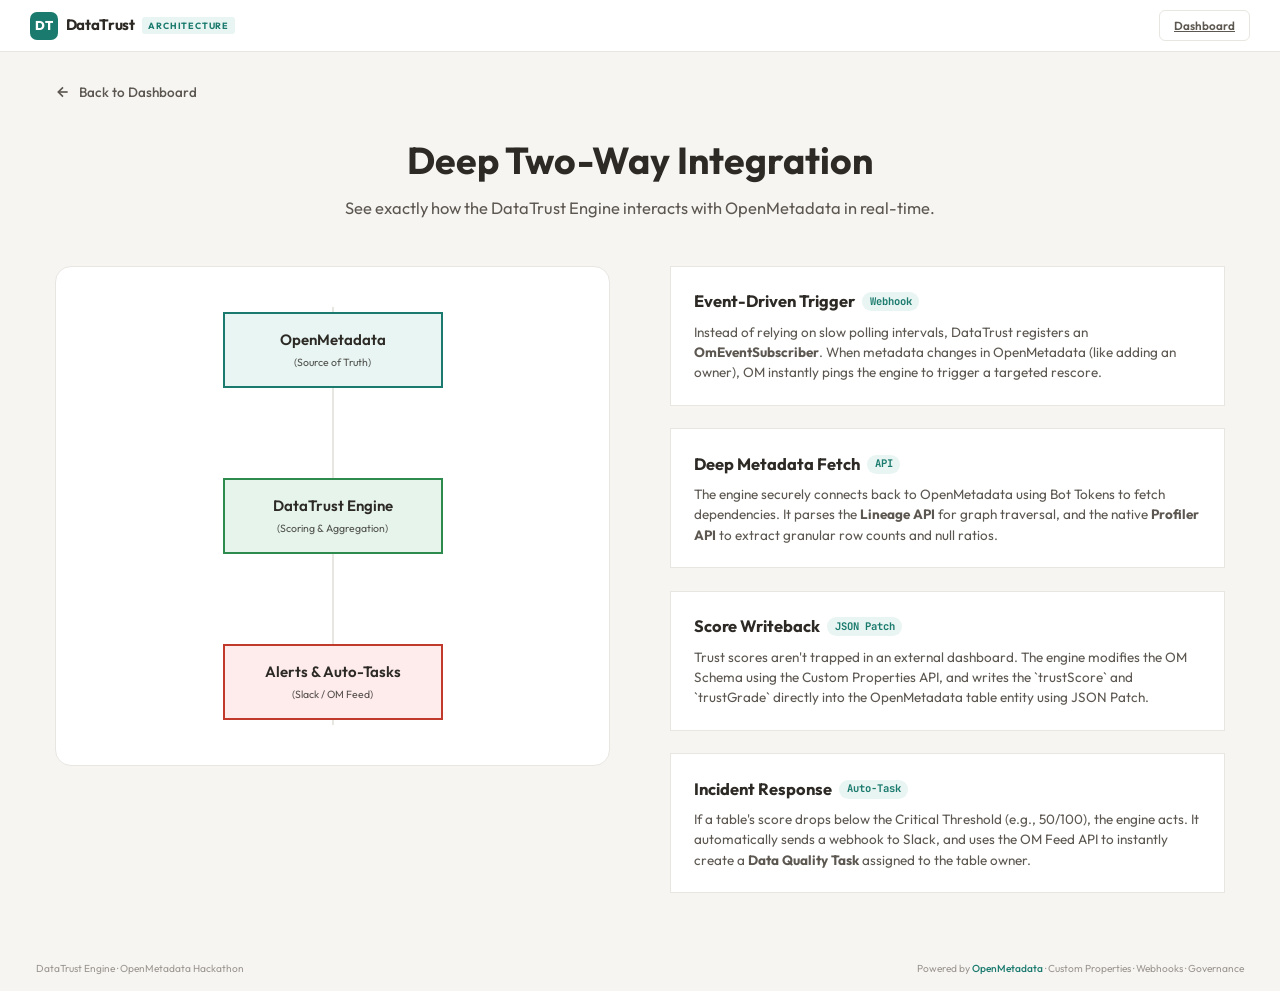
==== dashboard/architecture.html @ 0da94ce0 "animated architecture" ====
<!DOCTYPE html>
<html lang="en">
<head>
    <meta charset="UTF-8">
    <meta name="viewport" content="width=device-width, initial-scale=1.0">
    <title>DataTrust Architecture</title>
    <link rel="stylesheet" href="css/styles.css">
    <link rel="icon" href="data:image/svg+xml,<svg xmlns='http://www.w3.org/2000/svg' viewBox='0 0 100 100'><text y='.9em' font-size='90'>🛡️</text></svg>">
    <style>
        .arch-page { max-width: 1200px; margin: 0 auto; padding: 2rem 1rem; }
        .arch-header { text-align: center; margin-bottom: 3rem; }
        .arch-header h1 { font-size: 2.5rem; color: var(--text); margin-bottom: 0.5rem; }
        .arch-header p { font-size: 1.1rem; color: var(--text-2); }
        
        /* Layout Grid */
        .arch-grid { display: grid; grid-template-columns: 1fr 1fr; gap: 4rem; align-items: start; }
        @media (max-width: 900px) { .arch-grid { grid-template-columns: 1fr; } }
        
        /* Explanation Cards */
        .expl-card {
            background: var(--bg-card); border: 1px solid var(--border);
            border-radius: var(--r-md); padding: 1.5rem; margin-bottom: 1.5rem;
            position: relative;
        }
        .expl-card h3 { font-size: 1.1rem; color: var(--text); margin-bottom: 0.5rem; display: flex; align-items: center; gap: 0.5rem; }
        .expl-card h3 .badge { background: var(--primary-soft); color: var(--primary); padding: 0.1rem 0.5rem; border-radius: 10px; font-size: 0.7rem; font-family: var(--mono); }
        .expl-card p { font-size: 0.9rem; color: var(--text-2); line-height: 1.5; }
        
        /* Animated CSS Graph */
        .graph-container {
            background: var(--bg-card); border: 1px solid var(--border); border-radius: var(--r-lg);
            padding: 3rem 2rem; position: relative; min-height: 500px;
            display: flex; flex-direction: column; align-items: center; justify-content: space-between;
        }
        
        .node {
            background: var(--bg-inset); border: 2px solid var(--border);
            border-radius: var(--r-md); padding: 1rem 1.5rem; width: 220px;
            text-align: center; font-weight: 600; color: var(--text); z-index: 2;
            position: relative; transition: all 0.3s;
        }
        .node.om { border-color: var(--primary); background: var(--primary-soft); }
        .node.engine { border-color: var(--healthy); background: var(--healthy-soft); }
        .node.alert { border-color: var(--danger); background: var(--danger-soft); }
        
        .path-group { position: absolute; inset: 0; z-index: 1; pointer-events: none; }
        .path {
            position: absolute; background: var(--border);
        }
        .path.vertical { width: 2px; left: 50%; top: 40px; bottom: 40px; transform: translateX(-50%); }
        .path.horizontal { height: 2px; }
        
        /* Pulses */
        .pulse {
            position: absolute; width: 10px; height: 10px;
            background: var(--primary); border-radius: 50%;
            left: 50%; transform: translateX(-50%);
            box-shadow: 0 0 10px var(--primary);
            opacity: 0;
        }
        .pulse.red { background: var(--danger); box-shadow: 0 0 10px var(--danger); }
        .pulse.green { background: var(--healthy); box-shadow: 0 0 10px var(--healthy); }
        
        /* Animations */
        @keyframes flowDown {
            0% { top: 20%; opacity: 0; }
            10% { opacity: 1; }
            90% { opacity: 1; }
            100% { top: 45%; opacity: 0; }
        }
        @keyframes flowUp {
            0% { top: 45%; opacity: 0; }
            10% { opacity: 1; }
            90% { opacity: 1; }
            100% { top: 20%; opacity: 0; }
        }
        @keyframes alertFlow {
            0% { top: 55%; opacity: 0; }
            10% { opacity: 1; }
            90% { opacity: 1; }
            100% { top: 80%; opacity: 0; }
        }
        
        .anim-1 { animation: flowDown 3s infinite 0s; } /* Webhook Trigger */
        .anim-2 { animation: flowUp 3s infinite 0.5s; } /* Fetch Metadata */
        .anim-3 { animation: flowUp 3s infinite 1.5s; } /* Writeback Score */
        .anim-4 { animation: alertFlow 3s infinite 2.5s; } /* Trigger Alert */
        
        .btn-back { display: inline-flex; align-items: center; gap: 0.5rem; margin-bottom: 2rem; color: var(--text-2); text-decoration: none; font-weight: 500; font-size: 0.9rem; }
        .btn-back:hover { color: var(--text); }
        
    </style>
</head>
<body>

    <header class="topbar">
        <div class="brand">
            <div class="brand-mark">DT</div>
            <span class="brand-name">DataTrust</span>
            <span class="brand-badge">Architecture</span>
        </div>
        <div class="topbar-actions">
            <a href="index.html" class="btn btn-ghost">Dashboard</a>
        </div>
    </header>

    <main class="page arch-page">
        <a href="index.html" class="btn-back">
            <svg width="16" height="16" viewBox="0 0 24 24" fill="none" stroke="currentColor" stroke-width="2.5"><line x1="19" y1="12" x2="5" y2="12"></line><polyline points="12 19 5 12 12 5"></polyline></svg>
            Back to Dashboard
        </a>
        
        <div class="arch-header">
            <h1>Deep Two-Way Integration</h1>
            <p>See exactly how the DataTrust Engine interacts with OpenMetadata in real-time.</p>
        </div>
        
        <div class="arch-grid">
            
            <!-- Left: Animated Graph -->
            <div class="graph-container">
                <div class="node om">
                    <div>OpenMetadata</div>
                    <div style="font-size:0.7rem; font-weight:400; opacity:0.8; margin-top:0.25rem;">(Source of Truth)</div>
                </div>
                
                <div class="path-group">
                    <!-- Single continuous line behind all nodes -->
                    <div class="path vertical"></div>
                    
                    <!-- Pulses -->
                    <div class="pulse anim-1"></div> <!-- Webhook down -->
                    <div class="pulse green anim-2"></div> <!-- Fetch up -->
                    <div class="pulse green anim-3"></div> <!-- Writeback up -->
                    <div class="pulse red anim-4"></div> <!-- Alert down -->
                </div>
                
                <div class="node engine">
                    <div>DataTrust Engine</div>
                    <div style="font-size:0.7rem; font-weight:400; opacity:0.8; margin-top:0.25rem;">(Scoring & Aggregation)</div>
                </div>
                
                <div class="node alert">
                    <div>Alerts & Auto-Tasks</div>
                    <div style="font-size:0.7rem; font-weight:400; opacity:0.8; margin-top:0.25rem;">(Slack / OM Feed)</div>
                </div>
            </div>
            
            <!-- Right: Explanations -->
            <div class="explanations">
                <div class="expl-card">
                    <h3>Event-Driven Trigger <span class="badge">Webhook</span></h3>
                    <p>Instead of relying on slow polling intervals, DataTrust registers an <strong>OmEventSubscriber</strong>. When metadata changes in OpenMetadata (like adding an owner), OM instantly pings the engine to trigger a targeted rescore.</p>
                </div>
                
                <div class="expl-card">
                    <h3>Deep Metadata Fetch <span class="badge">API</span></h3>
                    <p>The engine securely connects back to OpenMetadata using Bot Tokens to fetch dependencies. It parses the <strong>Lineage API</strong> for graph traversal, and the native <strong>Profiler API</strong> to extract granular row counts and null ratios.</p>
                </div>
                
                <div class="expl-card">
                    <h3>Score Writeback <span class="badge">JSON Patch</span></h3>
                    <p>Trust scores aren't trapped in an external dashboard. The engine modifies the OM Schema using the Custom Properties API, and writes the `trustScore` and `trustGrade` directly into the OpenMetadata table entity using JSON Patch.</p>
                </div>
                
                <div class="expl-card">
                    <h3>Incident Response <span class="badge">Auto-Task</span></h3>
                    <p>If a table's score drops below the Critical Threshold (e.g., 50/100), the engine acts. It automatically sends a webhook to Slack, and uses the OM Feed API to instantly create a <strong>Data Quality Task</strong> assigned to the table owner.</p>
                </div>
            </div>
            
        </div>
    </main>

    <footer class="footer">
        <span>DataTrust Engine · OpenMetadata Hackathon</span>
        <span>Powered by <a href="https://open-metadata.org" target="_blank">OpenMetadata</a> · Custom Properties · Webhooks · Governance</span>
    </footer>

</body>
</html>
---- dashboard/css/styles.css ----
/* ============================================================
   DataTrust Engine — Bento Grid Design System
   Storytelling layout · Asymmetric grid · Crafted details
   ============================================================ */

@import url('https://fonts.googleapis.com/css2?family=Outfit:wght@300;400;500;600;700;800;900&family=JetBrains+Mono:wght@400;500;600&display=swap');

:root {
    --bg: #F6F5F2;
    --bg-card: #FFFFFF;
    --bg-elevated: #FAFAF8;
    --bg-inset: #F0EFEB;
    --bg-input: #F0EFEB;

    --border: #E8E6E1;
    --border-subtle: #EDEBE7;

    --primary: #1A7A6D;
    --primary-hover: #15675C;
    --primary-soft: #E8F5F2;
    --primary-muted: #B8DDD6;

    --healthy: #2D8B4E;
    --healthy-soft: #E6F4EC;
    --warn: #B8860B;
    --warn-soft: #FFF8E7;
    --danger: #C0392B;
    --danger-soft: #FDECEB;

    --text: #2D2A26;
    --text-2: #5C5750;
    --text-3: #9C9690;
    --text-inv: #FFFFFF;

    --font: 'Outfit', system-ui, sans-serif;
    --mono: 'JetBrains Mono', monospace;

    --r: 10px;
    --r-sm: 6px;
    --r-lg: 16px;
    --r-xl: 20px;

    --sh-sm: 0 1px 2px rgba(0,0,0,.04);
    --sh: 0 1px 3px rgba(0,0,0,.06), 0 1px 2px rgba(0,0,0,.03);
    --sh-md: 0 4px 12px rgba(0,0,0,.06);
    --sh-lg: 0 8px 24px rgba(0,0,0,.07);

    --ease: cubic-bezier(.4,0,.2,1);
}

*,*::before,*::after { margin:0; padding:0; box-sizing:border-box; }
html { font-size:15px; scroll-behavior:smooth; -webkit-font-smoothing:antialiased; }
body { font-family:var(--font); background:var(--bg); color:var(--text); min-height:100vh; line-height:1.5; }

/* ---- Topbar ---- */
.topbar {
    display:flex; align-items:center; justify-content:space-between;
    padding:0 2rem; height:52px;
    background:var(--bg-card); border-bottom:1px solid var(--border);
    position:sticky; top:0; z-index:100;
}
.brand { display:flex; align-items:center; gap:.5rem; }
.brand-mark {
    width:28px; height:28px; border-radius:7px;
    background:var(--primary); color:var(--text-inv);
    display:grid; place-items:center; font-size:.85rem; font-weight:800;
}
.brand-name { font-weight:700; font-size:1rem; color:var(--text); letter-spacing:-.3px; }
.brand-badge {
    font-size:.6rem; font-weight:700; letter-spacing:.8px;
    text-transform:uppercase; color:var(--primary);
    padding:2px 6px; background:var(--primary-soft);
    border-radius:3px;
}

.topbar-actions { display:flex; align-items:center; gap:.6rem; }

.chip {
    display:inline-flex; align-items:center; gap:4px;
    padding:4px 10px; border-radius:20px;
    font-size:.7rem; font-weight:500; color:var(--text-2);
    background:var(--bg-inset); border:1px solid var(--border);
}
.chip-dot { width:6px; height:6px; border-radius:50%; flex-shrink:0; }
.chip-dot.on { background:var(--healthy); }
.chip-dot.off { background:var(--text-3); }
.chip-dot.err { background:var(--danger); }

.btn {
    display:inline-flex; align-items:center; gap:5px;
    padding:6px 14px; border:none; border-radius:var(--r-sm);
    font-family:var(--font); font-size:.78rem; font-weight:600;
    cursor:pointer; transition:all .15s var(--ease);
}
.btn-fill { background:var(--primary); color:var(--text-inv); }
.btn-fill:hover { background:var(--primary-hover); transform:translateY(-1px); box-shadow:var(--sh-md); }
.btn-ghost { background:transparent; color:var(--text-2); border:1px solid var(--border); }
.btn-ghost:hover { border-color:var(--primary); color:var(--primary); background:var(--primary-soft); }
.btn:active { transform:scale(.97); }

/* ---- Page ---- */
.page { max-width:1260px; margin:0 auto; padding:1.5rem 1.75rem 3rem; }

/* ---- Sync Strip ---- */
.sync-strip {
    display:flex; align-items:center; gap:1.25rem;
    padding:.5rem 1rem; margin-bottom:1.25rem;
    background:var(--primary-soft); border:1px solid var(--primary-muted);
    border-radius:var(--r);
    font-size:.72rem; color:var(--primary);
    overflow:hidden;
}
.sync-strip .sync-icon {
    width:18px; height:18px; border-radius:50%;
    border:2px solid var(--primary); border-top-color:transparent;
    animation:spin 1.2s linear infinite;
}
@keyframes spin { to { transform:rotate(360deg); } }
.sync-strip.synced .sync-icon { animation:none; border-color:var(--healthy); border-top-color:var(--healthy); }

.sync-item { display:flex; align-items:center; gap:4px; font-weight:500; }
.sync-val { font-family:var(--mono); font-weight:600; }
.sync-sep { width:1px; height:14px; background:var(--primary-muted); }
.sync-right { margin-left:auto; }
.sync-right a { color:var(--primary); text-decoration:none; font-weight:600; }
.sync-right a:hover { text-decoration:underline; }

/* ---- Bento Grid ---- */
.bento {
    display:grid;
    grid-template-columns:repeat(12,1fr);
    grid-auto-rows:minmax(0,auto);
    gap:1rem;
    margin-bottom:1rem;
}

/* Card base */
.b-card {
    background:var(--bg-card); border:1px solid var(--border);
    border-radius:var(--r-lg); padding:1.25rem;
    box-shadow:var(--sh-sm);
    transition:box-shadow .2s var(--ease), border-color .2s var(--ease);
    position:relative; overflow:hidden;
}
.b-card:hover { box-shadow:var(--sh); border-color:var(--border-subtle); }

/* Spans */
.span-3 { grid-column:span 3; }
.span-4 { grid-column:span 4; }
.span-5 { grid-column:span 5; }
.span-6 { grid-column:span 6; }
.span-7 { grid-column:span 7; }
.span-8 { grid-column:span 8; }
.span-12 { grid-column:span 12; }

/* ---- Trust Pulse (Hero Card) ---- */
.pulse-card { display:flex; align-items:center; gap:1.75rem; padding:1.5rem 2rem; }
.pulse-ring-wrap { position:relative; width:110px; height:110px; flex-shrink:0; }
.pulse-ring {
    width:110px; height:110px; border-radius:50%;
    background:conic-gradient(var(--primary) 0%,var(--primary-muted) 0%);
    display:grid; place-items:center;
    transition:background .8s var(--ease);
}
.pulse-ring-inner {
    width:86px; height:86px; border-radius:50%;
    background:var(--bg-card); display:grid; place-items:center;
}
.pulse-score { font-size:2rem; font-weight:900; font-family:var(--mono); color:var(--primary); line-height:1; }
.pulse-label { font-size:.6rem; font-weight:600; text-transform:uppercase; letter-spacing:.8px; color:var(--text-3); margin-top:2px; }

.pulse-meta { flex:1; }
.pulse-title { font-size:1.1rem; font-weight:700; color:var(--text); margin-bottom:.25rem; }
.pulse-desc { font-size:.82rem; color:var(--text-2); line-height:1.5; }
.pulse-tags { display:flex; gap:.4rem; margin-top:.6rem; flex-wrap:wrap; }
.ptag {
    font-size:.65rem; font-weight:600; padding:3px 8px;
    border-radius:4px; display:inline-flex; align-items:center; gap:3px;
}
.ptag-h { background:var(--healthy-soft); color:var(--healthy); }
.ptag-w { background:var(--warn-soft); color:var(--warn); }
.ptag-d { background:var(--danger-soft); color:var(--danger); }

/* ---- Stat Tile ---- */
.stat-tile { text-align:center; padding:1.25rem 1rem; }
.st-value { font-size:1.6rem; font-weight:800; font-family:var(--mono); line-height:1; }
.st-label { font-size:.65rem; font-weight:600; text-transform:uppercase; letter-spacing:.6px; color:var(--text-3); margin-top:.35rem; }
.st-bar { height:3px; background:var(--bg-inset); border-radius:2px; margin-top:.6rem; overflow:hidden; }
.st-bar-fill { height:100%; border-radius:2px; transition:width .8s var(--ease); }

.st-primary .st-value { color:var(--primary); }
.st-healthy .st-value { color:var(--healthy); }
.st-warn .st-value { color:var(--warn); }
.st-danger .st-value { color:var(--danger); }

/* ---- Fix First Panel ---- */
.fix-card { padding:1.25rem; }
.fix-card .b-title { margin-bottom:.75rem; }
.fix-item {
    display:flex; align-items:flex-start; gap:.6rem;
    padding:.6rem 0; border-bottom:1px solid var(--border-subtle);
}
.fix-item:last-child { border-bottom:none; }
.fix-icon {
    width:24px; height:24px; border-radius:6px;
    display:grid; place-items:center;
    font-size:.65rem; font-weight:800; flex-shrink:0; margin-top:2px;
}
.fix-icon.high { background:var(--danger-soft); color:var(--danger); }
.fix-icon.med { background:var(--warn-soft); color:var(--warn); }
.fix-icon.low { background:var(--primary-soft); color:var(--primary); }
.fix-text { flex:1; }
.fix-text strong { font-size:.82rem; font-weight:600; color:var(--text); }
.fix-text p { font-size:.72rem; color:var(--text-3); margin-top:1px; line-height:1.4; }
.fix-impact {
    font-size:.65rem; font-weight:700; font-family:var(--mono);
    color:var(--healthy); white-space:nowrap; margin-top:3px;
}

/* ---- Chart Card ---- */
.chart-card { padding:1.25rem; }
.chart-wrap { position:relative; height:210px; margin-top:.5rem; }

/* ---- Section titles ---- */
.b-title {
    font-size:.78rem; font-weight:700; color:var(--text);
    display:flex; align-items:center; gap:.5rem;
}
.b-sub { font-size:.7rem; font-weight:400; color:var(--text-3); }

/* ---- Signal Radar ---- */
.radar-card { padding:1.25rem; }

/* ---- Table Card ---- */
.table-card { padding:0; overflow:hidden; }
.table-header {
    display:flex; align-items:center; justify-content:space-between;
    padding:1rem 1.25rem .75rem; flex-wrap:wrap; gap:.5rem;
}
.table-controls { display:flex; gap:.5rem; }

.t-input {
    padding:6px 10px; background:var(--bg-inset); border:1px solid var(--border);
    border-radius:var(--r-sm); color:var(--text); font-family:var(--font); font-size:.78rem; width:180px;
}
.t-input::placeholder { color:var(--text-3); }
.t-input:focus { outline:none; border-color:var(--primary); box-shadow:0 0 0 2px rgba(26,122,109,.1); }

.t-select {
    padding:6px 8px; background:var(--bg-inset); border:1px solid var(--border);
    border-radius:var(--r-sm); color:var(--text); font-family:var(--font); font-size:.78rem; cursor:pointer;
}

.data-table { width:100%; border-collapse:collapse; font-size:.82rem; }
.data-table th {
    text-align:left; padding:7px 14px; font-size:.65rem; font-weight:700;
    text-transform:uppercase; letter-spacing:.5px; color:var(--text-3);
    background:var(--bg-inset); border-bottom:1px solid var(--border);
    white-space:nowrap; position:sticky; top:0;
}
.data-table th.sort { cursor:pointer; user-select:none; }
.data-table th.sort:hover { color:var(--primary); }

.data-table td { padding:9px 14px; border-bottom:1px solid var(--border-subtle); vertical-align:middle; }
.data-table tbody tr { transition:background .12s var(--ease); }
.data-table tbody tr:hover { background:var(--bg-elevated); }

.t-name {
    font-weight:600; color:var(--primary); max-width:220px;
    overflow:hidden; text-overflow:ellipsis; white-space:nowrap;
    text-decoration:none; display:block;
}
.t-name:hover { color:var(--primary-hover); text-decoration:underline; }
.t-fqn { font-size:.62rem; color:var(--text-3); font-family:var(--mono); margin-top:1px; max-width:220px; overflow:hidden; text-overflow:ellipsis; white-space:nowrap; }

.t-score { font-family:var(--mono); font-weight:700; font-size:.9rem; }

.grade {
    display:inline-flex; align-items:center; justify-content:center;
    width:26px; height:26px; border-radius:var(--r-sm);
    font-weight:800; font-size:.72rem; font-family:var(--mono);
    border:1px solid;
}
.grade-A { background:var(--healthy-soft); color:var(--healthy); border-color:#BBF7D0; }
.grade-B { background:var(--primary-soft); color:var(--primary); border-color:var(--primary-muted); }
.grade-C { background:var(--warn-soft); color:var(--warn); border-color:#FDE68A; }
.grade-D { background:#FFF7ED; color:#C2410C; border-color:#FED7AA; }
.grade-F { background:var(--danger-soft); color:var(--danger); border-color:#FECACA; }

.sig { display:flex; align-items:center; gap:5px; }
.sig-bar { width:36px; height:4px; background:var(--bg-inset); border-radius:2px; overflow:hidden; }
.sig-bar-fill { height:100%; border-radius:2px; transition:width .5s var(--ease); }
.sig-v { font-family:var(--mono); font-size:.68rem; color:var(--text-2); min-width:18px; }

.t-actions { display:flex; gap:4px; }
.t-btn {
    padding:3px 8px; background:none; border:1px solid var(--border);
    border-radius:4px; font-size:.65rem; font-weight:500; font-family:var(--font);
    color:var(--text-2); cursor:pointer; transition:all .12s var(--ease);
    text-decoration:none; display:inline-flex; align-items:center; gap:2px;
}
.t-btn:hover { border-color:var(--primary); color:var(--primary); background:var(--primary-soft); }

.empty-row { text-align:center; color:var(--text-3); padding:2rem !important; }

/* ---- Time Machine ---- */
.tm-card { display:none; }
.tm-card.open { display:block; }
.tm-header { display:flex; align-items:center; justify-content:space-between; margin-bottom:.5rem; }
.tm-close {
    width:24px; height:24px; border-radius:50%; background:none;
    border:1px solid var(--border); color:var(--text-3); cursor:pointer;
    font-size:.75rem; display:grid; place-items:center;
    transition:all .12s var(--ease);
}
.tm-close:hover { background:var(--danger-soft); border-color:var(--danger); color:var(--danger); }
.tm-chart { height:240px; position:relative; }

/* ---- Footer ---- */
/* ---- Detail Slide-out Panel ---- */
.detail-overlay {
    position:fixed; inset:0; background:rgba(0,0,0,.25);
    z-index:200; opacity:0; pointer-events:none;
    transition:opacity .25s var(--ease);
}
.detail-overlay.open { opacity:1; pointer-events:auto; }

.detail-panel {
    position:fixed; top:0; right:0; width:420px; height:100vh;
    background:var(--bg-card); border-left:1px solid var(--border);
    box-shadow:-8px 0 32px rgba(0,0,0,.08);
    z-index:201; overflow-y:auto; padding:1.5rem;
    transform:translateX(100%); transition:transform .3s var(--ease);
}
.detail-panel.open { transform:translateX(0); }

.dp-header { display:flex; justify-content:space-between; align-items:flex-start; margin-bottom:1.25rem; }
.dp-title { font-size:1.1rem; font-weight:700; color:var(--text); }
.dp-fqn { font-size:.65rem; font-family:var(--mono); color:var(--text-3); margin-top:2px; word-break:break-all; }

.dp-score-row {
    display:flex; align-items:center; gap:.75rem;
    padding:1rem; background:var(--bg-inset); border-radius:var(--r);
    margin-bottom:1.25rem;
}
.dp-score-big { font-size:2.2rem; font-weight:900; font-family:var(--mono); line-height:1; }
.dp-grade-big {
    font-size:1.2rem; font-weight:800; font-family:var(--mono);
    padding:4px 10px; border-radius:var(--r-sm); border:2px solid;
}
.dp-trend {
    margin-left:auto; font-size:.72rem; font-weight:600;
    display:flex; align-items:center; gap:3px;
}
.dp-trend.up { color:var(--healthy); }
.dp-trend.down { color:var(--danger); }
.dp-trend.flat { color:var(--text-3); }

.dp-section { margin-bottom:1.25rem; }
.dp-section-title {
    font-size:.72rem; font-weight:700; text-transform:uppercase;
    letter-spacing:.5px; color:var(--text-3); margin-bottom:.6rem;
}

/* Signal bars in detail panel */
.dp-sig {
    display:flex; align-items:center; gap:.5rem;
    padding:.4rem 0; border-bottom:1px solid var(--border-subtle);
}
.dp-sig:last-child { border-bottom:none; }
.dp-sig-label { font-size:.78rem; font-weight:500; color:var(--text); width:85px; }
.dp-sig-bar { flex:1; height:6px; background:var(--bg-inset); border-radius:3px; overflow:hidden; }
.dp-sig-fill { height:100%; border-radius:3px; transition:width .5s var(--ease); }
.dp-sig-val { font-size:.72rem; font-family:var(--mono); font-weight:600; min-width:30px; text-align:right; }
.dp-sig-detail { font-size:.62rem; color:var(--text-3); margin-top:1px; }

/* Governance checklist */
.dp-check {
    display:flex; align-items:center; gap:.5rem;
    padding:.35rem 0; font-size:.78rem;
}
.dp-check-icon { width:18px; height:18px; border-radius:50%; display:grid; place-items:center; font-size:.6rem; font-weight:800; flex-shrink:0; }
.dp-check-icon.pass { background:var(--healthy-soft); color:var(--healthy); }
.dp-check-icon.fail { background:var(--danger-soft); color:var(--danger); }
.dp-check-label { color:var(--text); }
.dp-check-label.fail { color:var(--text-3); }

/* Recommendations */
.dp-rec {
    display:flex; align-items:center; gap:.5rem;
    padding:.5rem .6rem; margin-bottom:.4rem;
    background:var(--bg-inset); border-radius:var(--r-sm);
    border-left:3px solid;
}
.dp-rec.high { border-color:var(--danger); }
.dp-rec.medium { border-color:var(--warn); }
.dp-rec.low { border-color:var(--primary); }
.dp-rec-text { flex:1; font-size:.75rem; font-weight:500; color:var(--text); }
.dp-rec-impact { font-size:.65rem; font-family:var(--mono); font-weight:700; color:var(--healthy); white-space:nowrap; }

.dp-actions { display:flex; gap:.5rem; padding-top:.5rem; border-top:1px solid var(--border); }
.dp-actions .btn { flex:1; justify-content:center; text-decoration:none; }

/* ---- Footer ---- */
.footer {
    display:flex; justify-content:space-between; align-items:center;
    padding:1rem 1.75rem; font-size:.68rem; color:var(--text-3);
    max-width:1260px; margin:0 auto;
}
.footer a { color:var(--primary); text-decoration:none; font-weight:500; }
.footer a:hover { text-decoration:underline; }

/* ---- Responsive ---- */
@media (max-width:900px) {
    .bento { grid-template-columns:repeat(6,1fr); }
    .span-3,.span-4,.span-5 { grid-column:span 3; }
    .span-7,.span-8 { grid-column:span 6; }
    .pulse-card { flex-direction:column; text-align:center; }
    .page { padding:1rem; }
}
@media (max-width:600px) {
    .bento { grid-template-columns:1fr; }
    .span-3,.span-4,.span-5,.span-6,.span-7,.span-8,.span-12 { grid-column:span 1; }
    .topbar { padding:0 1rem; }
    .sync-strip { flex-wrap:wrap; }
    .footer { flex-direction:column; gap:.25rem; }
    .table-controls { width:100%; }
    .t-input { width:100%; }
}

::-webkit-scrollbar { width:5px; height:5px; }
::-webkit-scrollbar-track { background:transparent; }
::-webkit-scrollbar-thumb { background:var(--border); border-radius:3px; }
::-webkit-scrollbar-thumb:hover { background:var(--text-3); }
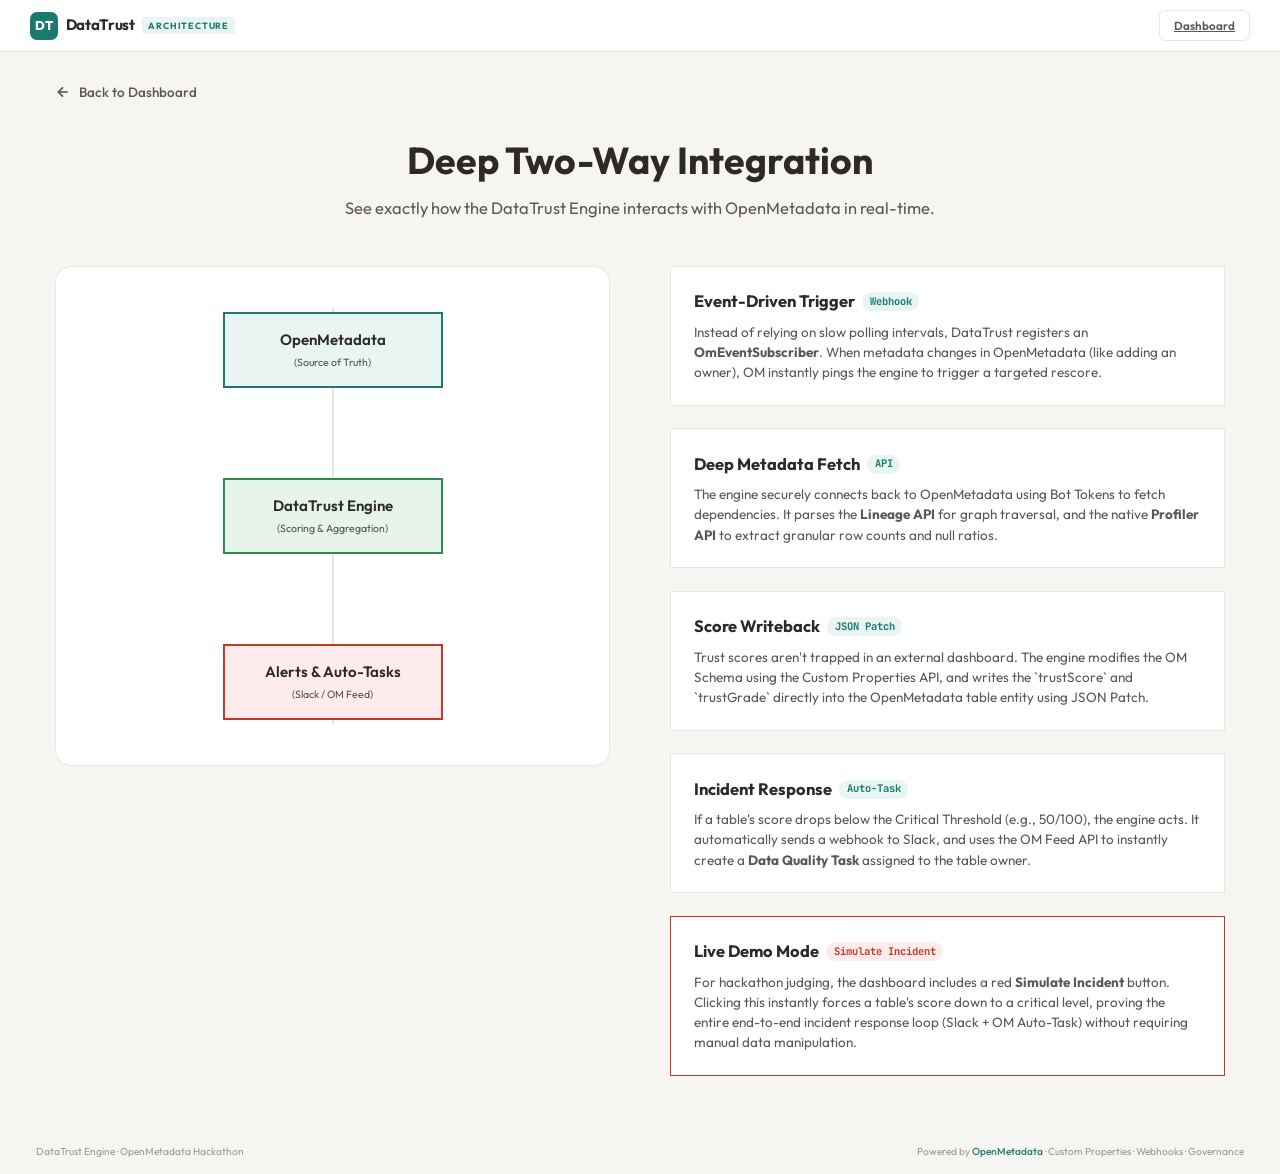
==== commit f9e06ff1: "simulation" ====
--- a/dashboard/architecture.html
+++ b/dashboard/architecture.html
@@ -167,6 +167,11 @@
                     <h3>Incident Response <span class="badge">Auto-Task</span></h3>
                     <p>If a table's score drops below the Critical Threshold (e.g., 50/100), the engine acts. It automatically sends a webhook to Slack, and uses the OM Feed API to instantly create a <strong>Data Quality Task</strong> assigned to the table owner.</p>
                 </div>
+
+                <div class="expl-card" style="border-color: var(--danger);">
+                    <h3>Live Demo Mode <span class="badge" style="background: var(--danger-soft); color: var(--danger);">Simulate Incident</span></h3>
+                    <p>For hackathon judging, the dashboard includes a red <strong>Simulate Incident</strong> button. Clicking this instantly forces a table's score down to a critical level, proving the entire end-to-end incident response loop (Slack + OM Auto-Task) without requiring manual data manipulation.</p>
+                </div>
             </div>
             
         </div>
